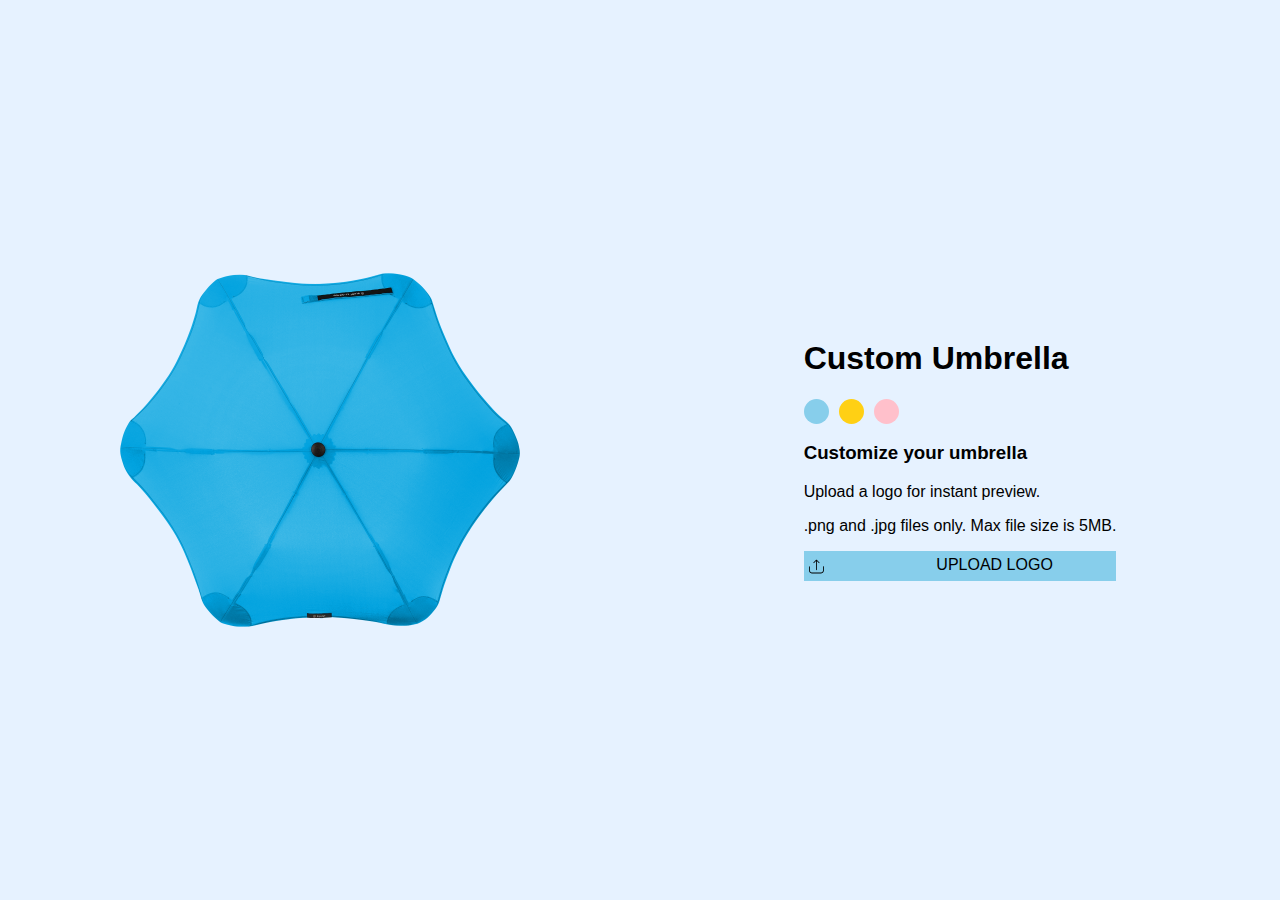
==== index.html @ da10d333 "First commit" ====
<!DOCTYPE html>
<html lang="en">
<head>
    <meta charset="UTF-8">
    <meta name="viewport" content="width=device-width, initial-scale=1.0">
    <link rel="stylesheet" href="styles/index.css" type="text/css">
    <title>Customize umbrella</title>
</head>
<body>
    <div class="main-component">
        
        <div class="umbrella-component">
            <div class="umbrella-preview">
                <img src="images/Blue_umbrella.png" alt="images/Blue umbrella.png" style="display: block;" >
            </div>
            <!-- <img src="images/loader_icon.svg" class="loading-spinner" id="loadingSpinner" alt="Loading..."> -->
            <svg class="loading-spinner" id="loadingSpinner" aria-hidden="true" focusable="false" role="presentation" viewBox="0 0 28.3 31.2" width="28.3" height="31.2" version="1.1" xmlns="http://www.w3.org/2000/svg"><path d="M25.1 23.6c-.3.1-.6.2-1 .2-.6.1-1.3 0-2.1.1s-1.7.3-2.6.8c-.8.5-1.4 1.1-1.9 1.6-.7.9-1.1 1.7-1.5 2.2-.2.3-.4.4-.7.6-.2.1-.4.2-.8.2v-13L26 22.9c-.3.3-.6.5-.9.7m-11.3 5.9c-.5-.1-.8-.2-1-.4-.2-.2-.5-.4-.7-.7-.3-.5-.7-1.1-1.2-1.7-.5-.7-1.1-1.3-2.1-1.9-.8-.5-1.6-.7-2.3-.8-1.1-.2-2-.1-2.7-.2l-.9-.3c-.2-.1-.4-.3-.6-.6l11.4-6.6v13.2zM1.7 21.3c0-.3.1-.6.2-1 .2-.5.6-1.1.9-1.9.3-.8.6-1.7.6-2.8v-.1c0-1.5-.6-2.6-1-3.5l-.6-1.2c-.1-.4-.2-.7-.2-1 0-.3.1-.6.2-1l11.4 6.6-11.3 6.8c-.1-.4-.2-.7-.2-.9M3.2 7.6c.3-.1.6-.2 1-.2.6-.1 1.3 0 2.1-.1.7-.2 1.6-.4 2.5-.9.8-.5 1.4-1.1 1.9-1.6.7-.9 1.1-1.7 1.5-2.2.2-.3.4-.4.7-.6.2-.1.5-.2.8-.2V15L2.3 8.3c.3-.4.6-.6.9-.7m11.3-5.9c.5 0 .8.2 1 .4.2.2.5.4.7.7.3.5.7 1.1 1.2 1.7.5.7 1.1 1.3 2.1 1.9.8.5 1.6.7 2.4.8 1.1.1 2 .1 2.7.2l.9.3c.2.1.4.3.6.6l-11.4 6.6V1.7zm12.1 8.2c0 .3-.1.6-.2 1-.2.5-.6 1.1-.9 1.9-.3.8-.6 1.7-.6 2.8v.2c0 1.5.5 2.6 1 3.5l.6 1.2c.1.4.2.7.2 1 0 .3-.1.6-.2.9l-11.4-6.6L26.3 9c.2.4.3.7.3.9m.4 7.8c-.3-.6-.5-1.3-.5-2v-.1c0-1 .4-1.8.8-2.7.2-.4.5-.8.6-1.3.2-.5.3-1 .3-1.6 0-.7-.2-1.4-.6-2.1-.5-.8-1.1-1.4-1.8-1.7-.5-.2-1-.3-1.5-.4-.7-.1-1.4-.1-2.1-.1-.7-.1-1.3-.2-1.9-.6-.6-.3-1-.7-1.4-1.2-.5-.9-.9-1.7-1.6-2.5-.3-.4-.7-.8-1.3-1-.5-.3-1.1-.4-1.9-.4-1 0-1.8.2-2.4.7-.5.3-.8.7-1.1 1.1-.4.6-.7 1.2-1.1 1.7-.4.5-.8 1-1.5 1.4-.6.4-1.2.5-1.8.6-.9.1-1.8 0-2.8.2-.5.1-1 .3-1.5.7-.5.3-.9.8-1.3 1.4C.2 8.5 0 9.3 0 10c0 .6.1 1.1.3 1.6.3.7.7 1.3 1 2 .3.6.5 1.3.5 2.1v.1c0 1.1-.4 1.8-.8 2.7-.2.4-.5.8-.6 1.3-.2.5-.3 1-.3 1.6 0 .7.2 1.4.6 2.1.5.8 1.1 1.4 1.8 1.7.5.2 1 .3 1.5.4.7.1 1.4.1 2.1.1.7.1 1.3.2 2 .6.6.3 1 .7 1.4 1.2.5.7.9 1.5 1.6 2.3.3.4.7.7 1.3 1 .5.3 1.2.4 1.9.4 1 0 1.8-.3 2.4-.7.5-.3.8-.7 1.1-1.1.4-.6.8-1.2 1.2-1.7.4-.5.8-1 1.5-1.4.6-.3 1.1-.5 1.7-.6.9-.1 1.8 0 2.8-.2.5-.1 1-.3 1.5-.6s.9-.8 1.3-1.4c.4-.7.6-1.5.6-2.1 0-.6-.1-1.1-.3-1.6-.5-.9-.8-1.5-1.1-2.1"></path></svg>
            <div class="logo-preview">
                <img id="previewImage"  alt="" style="display: none;">
            </div>
        </div>
        
        <div class="custom-action-component"> 
            <div class="custom-actions">
                <h1>Custom Umbrella</h1>
                <div class="color-pallettes">
                    <div class="color-option color-blue" title="Blue" bg-color="#E6F2FF"></div>
                    <div class="color-option color-yellow" title="Yellow" bg-color="#FFFAC8"></div>
                    <div class="color-option color-pink" title="Pink" bg-color="#FFEEF2"></div>
                </div>
                <h3>Customize your umbrella</h3>
                <p>Upload a logo for instant preview.<p>
                <p>.png and .jpg files only. Max file size is 5MB.</p>
                <div class="upload-action">  
                    <label title="Upload Icon" class="button-color-option color-blue">
                        <div>
                            <img class="uploadicon" src="images/upload_icon.svg" alt="">
                            <svg class="loading-spinner2" style="display:none;" id="loadingSpinner2" aria-hidden="true" focusable="false" role="presentation" viewBox="0 0 28.3 31.2" width="28.3" height="31.2" version="1.1" xmlns="http://www.w3.org/2000/svg"><path d="M25.1 23.6c-.3.1-.6.2-1 .2-.6.1-1.3 0-2.1.1s-1.7.3-2.6.8c-.8.5-1.4 1.1-1.9 1.6-.7.9-1.1 1.7-1.5 2.2-.2.3-.4.4-.7.6-.2.1-.4.2-.8.2v-13L26 22.9c-.3.3-.6.5-.9.7m-11.3 5.9c-.5-.1-.8-.2-1-.4-.2-.2-.5-.4-.7-.7-.3-.5-.7-1.1-1.2-1.7-.5-.7-1.1-1.3-2.1-1.9-.8-.5-1.6-.7-2.3-.8-1.1-.2-2-.1-2.7-.2l-.9-.3c-.2-.1-.4-.3-.6-.6l11.4-6.6v13.2zM1.7 21.3c0-.3.1-.6.2-1 .2-.5.6-1.1.9-1.9.3-.8.6-1.7.6-2.8v-.1c0-1.5-.6-2.6-1-3.5l-.6-1.2c-.1-.4-.2-.7-.2-1 0-.3.1-.6.2-1l11.4 6.6-11.3 6.8c-.1-.4-.2-.7-.2-.9M3.2 7.6c.3-.1.6-.2 1-.2.6-.1 1.3 0 2.1-.1.7-.2 1.6-.4 2.5-.9.8-.5 1.4-1.1 1.9-1.6.7-.9 1.1-1.7 1.5-2.2.2-.3.4-.4.7-.6.2-.1.5-.2.8-.2V15L2.3 8.3c.3-.4.6-.6.9-.7m11.3-5.9c.5 0 .8.2 1 .4.2.2.5.4.7.7.3.5.7 1.1 1.2 1.7.5.7 1.1 1.3 2.1 1.9.8.5 1.6.7 2.4.8 1.1.1 2 .1 2.7.2l.9.3c.2.1.4.3.6.6l-11.4 6.6V1.7zm12.1 8.2c0 .3-.1.6-.2 1-.2.5-.6 1.1-.9 1.9-.3.8-.6 1.7-.6 2.8v.2c0 1.5.5 2.6 1 3.5l.6 1.2c.1.4.2.7.2 1 0 .3-.1.6-.2.9l-11.4-6.6L26.3 9c.2.4.3.7.3.9m.4 7.8c-.3-.6-.5-1.3-.5-2v-.1c0-1 .4-1.8.8-2.7.2-.4.5-.8.6-1.3.2-.5.3-1 .3-1.6 0-.7-.2-1.4-.6-2.1-.5-.8-1.1-1.4-1.8-1.7-.5-.2-1-.3-1.5-.4-.7-.1-1.4-.1-2.1-.1-.7-.1-1.3-.2-1.9-.6-.6-.3-1-.7-1.4-1.2-.5-.9-.9-1.7-1.6-2.5-.3-.4-.7-.8-1.3-1-.5-.3-1.1-.4-1.9-.4-1 0-1.8.2-2.4.7-.5.3-.8.7-1.1 1.1-.4.6-.7 1.2-1.1 1.7-.4.5-.8 1-1.5 1.4-.6.4-1.2.5-1.8.6-.9.1-1.8 0-2.8.2-.5.1-1 .3-1.5.7-.5.3-.9.8-1.3 1.4C.2 8.5 0 9.3 0 10c0 .6.1 1.1.3 1.6.3.7.7 1.3 1 2 .3.6.5 1.3.5 2.1v.1c0 1.1-.4 1.8-.8 2.7-.2.4-.5.8-.6 1.3-.2.5-.3 1-.3 1.6 0 .7.2 1.4.6 2.1.5.8 1.1 1.4 1.8 1.7.5.2 1 .3 1.5.4.7.1 1.4.1 2.1.1.7.1 1.3.2 2 .6.6.3 1 .7 1.4 1.2.5.7.9 1.5 1.6 2.3.3.4.7.7 1.3 1 .5.3 1.2.4 1.9.4 1 0 1.8-.3 2.4-.7.5-.3.8-.7 1.1-1.1.4-.6.8-1.2 1.2-1.7.4-.5.8-1 1.5-1.4.6-.3 1.1-.5 1.7-.6.9-.1 1.8 0 2.8-.2.5-.1 1-.3 1.5-.6s.9-.8 1.3-1.4c.4-.7.6-1.5.6-2.1 0-.6-.1-1.1-.3-1.6-.5-.9-.8-1.5-1.1-2.1"></path></svg>
                        </div>
                        <div class="upload">UPLOAD LOGO</div>   
                    </label>
                </div>
                <input type="file" id="fileInput" accept="image/png, image/jpeg" style="display: none;">
            </div>

        </div>
        
    </div>
    <script src="index.js"></script>
</body>
</html>
---- styles/index.css ----
body {
    font-family: sans-serif;
    background-color: #E6F2FF;
    margin: 0;
    padding: 0;
    
}
.main-component{
   display: flex;
   position: relative;
   justify-content: space-between;
   align-items: center;

}
.umbrella-component{
    display: flex;
    justify-content: center;
    align-items: center; 
    height: 100vh;
    width: 100vh;
    position: relative;
    
}

.logo-preview {
    position: absolute;
    top: 60%;
    left: 45%;
}


.umbrella-preview{
    z-index: 0;
}
.logo-preview{
    z-index: 1;
}

img {
    width: 400px;
    height: auto;
}

#previewImage{
    width: 50px;
    height: 50px;
}

/* .umbrella-component {
    position: relative;
}
img {
    position: absolute;
    top: 0;
    left: 0;
    width: 400px;
    height: auto;
    z-index: 1;
}
#previewImage {
    position: absolute;
    width: 50px;
    height: 50px;
    top: 250px; 
    left: 180px;
    z-index: 2; 
} */

.custom-action-component{
    display: flex;
    justify-content: center;
    align-items: center;
    height: 100vh;
    width: 100vh;
}

.color-pallettes {
    display: flex;
    gap: 10px; 
}
/* .color-option {
    width: 25px;
    height: 25px;
    border-radius: 50%;
    cursor: pointer;
    transition: transform 0.2s;
}
.color-option:hover {
    transform: scale(1.1);
} */

.color-option {
    width: 25px;
    height: 25px;
    border-radius: 50%;
    cursor: pointer;
    position: relative;
    overflow: visible;
    transition: transform 0.1s;
}
.color-option::before {
    content: '';
    position: absolute;
    top: 50%;
    left: 50%;
    width: 150%;
    height: 150%;
    background: rgba(255, 255, 255, 0.5);
    border-radius: 50%;
    transform: translate(-50%, -50%) scale(0);
    transition: transform 0.3s ease-out;
}
.color-option:hover::before {
    transform: translate(-50%, -50%) scale(1);
}

.color-blue { background-color: skyblue; }
.color-yellow { background-color: #ffd014; }
.color-pink { background-color: pink; }

.upload-action {
   display: flex;
   margin-top: 10px;
   color: black;
}

.button-color-option {
    display: flex;
    width: 100%;
    height: 30px;
    justify-content: space-between;
    align-items: center;
    transition: background-color 0.3s, transform 0.3s;
}
.button-color-option:hover {
    background-color: gray;
    transition: transform 0.1s;  
    /* transform: scale(0.9); */
 }
.uploadicon {
    width: 15px;
    height: 15px;
    margin-top: 5px;
    margin-left: 5px;
    color:white;
}

.upload {
    width: 180px;
    height: 20px;  
    
}

.loading-spinner {
    display: none; /* Hide the spinner initially */
    width: 70px;
    height: 70px;
    /* border: 5px solid lightgray;
    border-top: 5px solid blue;
    border-radius: 50%; */
    
    animation: spin 5s linear infinite;
}
@keyframes spin {
    0% { transform: rotate(0deg);fill : var(--svg-color, skyblue); }
    45% { transform: rotate(360deg); fil :var(--svg-color, skyblue); }
    55% { transform: rotate(360deg); fill : var(--svg-color, skyblue);}
    100% { transform: rotate(720deg); fill : var(--svg-color, skyblue);}
}

.loading-spinner2 {
    display: none; /* Hide the spinner initially */
    width: 15px;
    height: 15px;
    /* border: 5px solid lightgray;
    border-top: 5px solid blue;
    border-radius: 50%; */
    
    animation: spin2 5s linear infinite;
}
@keyframes spin2 {
    0% { transform: rotate(0deg);fill : var(--svg-color, white); }
    45% { transform: rotate(360deg); fil :var(--svg-color, white); }
    55% { transform: rotate(360deg); fill : var(--svg-color, white);}
    100% { transform: rotate(720deg); fill : var(--svg-color, white);}
}
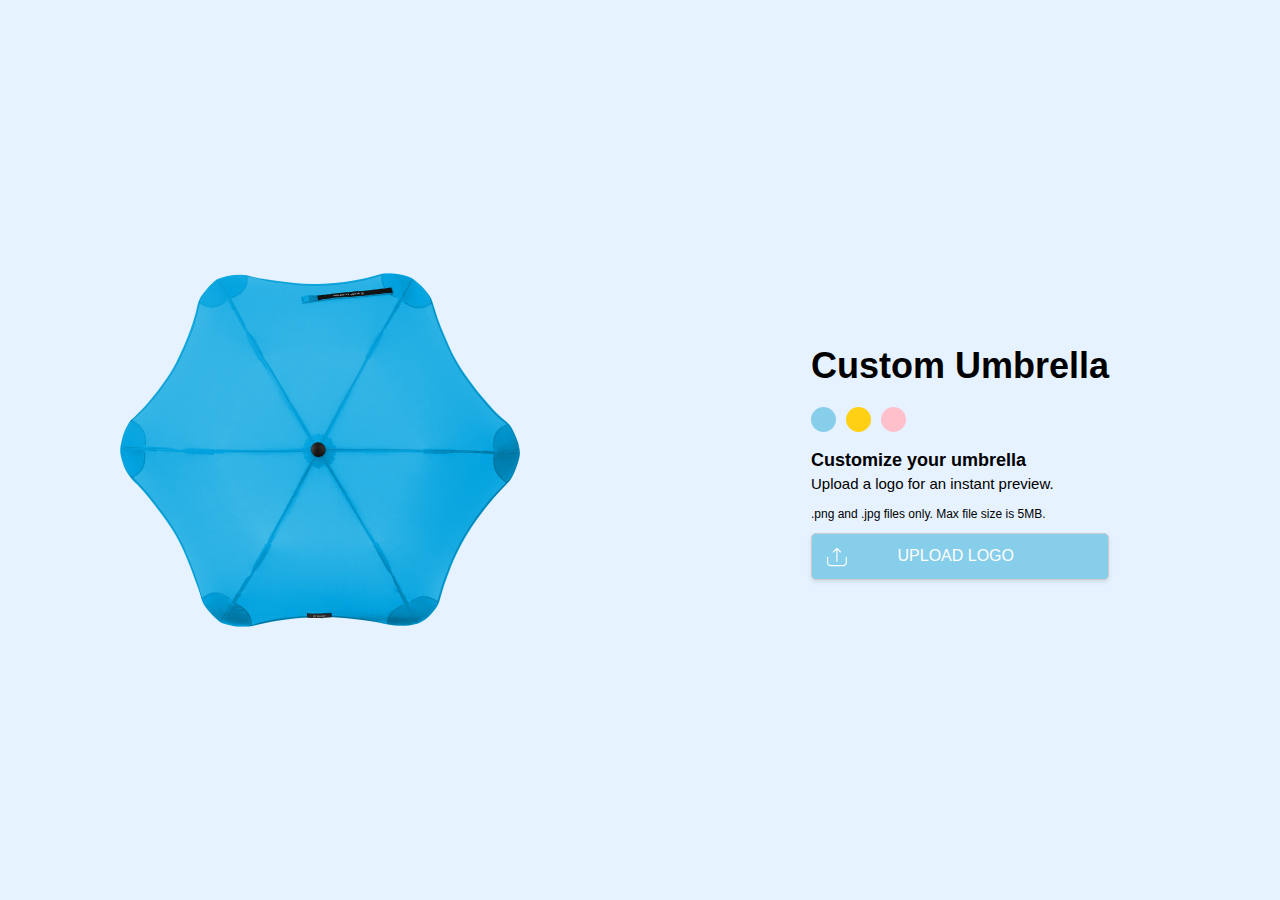
==== commit fa967dbc: "final commit" ====
--- a/index.html
+++ b/index.html
@@ -16,31 +16,42 @@
             <!-- <img src="images/loader_icon.svg" class="loading-spinner" id="loadingSpinner" alt="Loading..."> -->
             <svg class="loading-spinner" id="loadingSpinner" aria-hidden="true" focusable="false" role="presentation" viewBox="0 0 28.3 31.2" width="28.3" height="31.2" version="1.1" xmlns="http://www.w3.org/2000/svg"><path d="M25.1 23.6c-.3.1-.6.2-1 .2-.6.1-1.3 0-2.1.1s-1.7.3-2.6.8c-.8.5-1.4 1.1-1.9 1.6-.7.9-1.1 1.7-1.5 2.2-.2.3-.4.4-.7.6-.2.1-.4.2-.8.2v-13L26 22.9c-.3.3-.6.5-.9.7m-11.3 5.9c-.5-.1-.8-.2-1-.4-.2-.2-.5-.4-.7-.7-.3-.5-.7-1.1-1.2-1.7-.5-.7-1.1-1.3-2.1-1.9-.8-.5-1.6-.7-2.3-.8-1.1-.2-2-.1-2.7-.2l-.9-.3c-.2-.1-.4-.3-.6-.6l11.4-6.6v13.2zM1.7 21.3c0-.3.1-.6.2-1 .2-.5.6-1.1.9-1.9.3-.8.6-1.7.6-2.8v-.1c0-1.5-.6-2.6-1-3.5l-.6-1.2c-.1-.4-.2-.7-.2-1 0-.3.1-.6.2-1l11.4 6.6-11.3 6.8c-.1-.4-.2-.7-.2-.9M3.2 7.6c.3-.1.6-.2 1-.2.6-.1 1.3 0 2.1-.1.7-.2 1.6-.4 2.5-.9.8-.5 1.4-1.1 1.9-1.6.7-.9 1.1-1.7 1.5-2.2.2-.3.4-.4.7-.6.2-.1.5-.2.8-.2V15L2.3 8.3c.3-.4.6-.6.9-.7m11.3-5.9c.5 0 .8.2 1 .4.2.2.5.4.7.7.3.5.7 1.1 1.2 1.7.5.7 1.1 1.3 2.1 1.9.8.5 1.6.7 2.4.8 1.1.1 2 .1 2.7.2l.9.3c.2.1.4.3.6.6l-11.4 6.6V1.7zm12.1 8.2c0 .3-.1.6-.2 1-.2.5-.6 1.1-.9 1.9-.3.8-.6 1.7-.6 2.8v.2c0 1.5.5 2.6 1 3.5l.6 1.2c.1.4.2.7.2 1 0 .3-.1.6-.2.9l-11.4-6.6L26.3 9c.2.4.3.7.3.9m.4 7.8c-.3-.6-.5-1.3-.5-2v-.1c0-1 .4-1.8.8-2.7.2-.4.5-.8.6-1.3.2-.5.3-1 .3-1.6 0-.7-.2-1.4-.6-2.1-.5-.8-1.1-1.4-1.8-1.7-.5-.2-1-.3-1.5-.4-.7-.1-1.4-.1-2.1-.1-.7-.1-1.3-.2-1.9-.6-.6-.3-1-.7-1.4-1.2-.5-.9-.9-1.7-1.6-2.5-.3-.4-.7-.8-1.3-1-.5-.3-1.1-.4-1.9-.4-1 0-1.8.2-2.4.7-.5.3-.8.7-1.1 1.1-.4.6-.7 1.2-1.1 1.7-.4.5-.8 1-1.5 1.4-.6.4-1.2.5-1.8.6-.9.1-1.8 0-2.8.2-.5.1-1 .3-1.5.7-.5.3-.9.8-1.3 1.4C.2 8.5 0 9.3 0 10c0 .6.1 1.1.3 1.6.3.7.7 1.3 1 2 .3.6.5 1.3.5 2.1v.1c0 1.1-.4 1.8-.8 2.7-.2.4-.5.8-.6 1.3-.2.5-.3 1-.3 1.6 0 .7.2 1.4.6 2.1.5.8 1.1 1.4 1.8 1.7.5.2 1 .3 1.5.4.7.1 1.4.1 2.1.1.7.1 1.3.2 2 .6.6.3 1 .7 1.4 1.2.5.7.9 1.5 1.6 2.3.3.4.7.7 1.3 1 .5.3 1.2.4 1.9.4 1 0 1.8-.3 2.4-.7.5-.3.8-.7 1.1-1.1.4-.6.8-1.2 1.2-1.7.4-.5.8-1 1.5-1.4.6-.3 1.1-.5 1.7-.6.9-.1 1.8 0 2.8-.2.5-.1 1-.3 1.5-.6s.9-.8 1.3-1.4c.4-.7.6-1.5.6-2.1 0-.6-.1-1.1-.3-1.6-.5-.9-.8-1.5-1.1-2.1"></path></svg>
             <div class="logo-preview">
-                <img id="previewImage"  alt="" style="display: none;">
+                <img id="previewImage" title="" alt="" style="display: none;">
             </div>
         </div>
         
         <div class="custom-action-component"> 
             <div class="custom-actions">
                 <h1>Custom Umbrella</h1>
-                <div class="color-pallettes">
+                <div class="color-pallettes" id="colorOptionsContainer">
                     <div class="color-option color-blue" title="Blue" bg-color="#E6F2FF"></div>
                     <div class="color-option color-yellow" title="Yellow" bg-color="#FFFAC8"></div>
                     <div class="color-option color-pink" title="Pink" bg-color="#FFEEF2"></div>
                 </div>
-                <h3>Customize your umbrella</h3>
-                <p>Upload a logo for instant preview.<p>
-                <p>.png and .jpg files only. Max file size is 5MB.</p>
-                <div class="upload-action">  
-                    <label title="Upload Icon" class="button-color-option color-blue">
-                        <div>
-                            <img class="uploadicon" src="images/upload_icon.svg" alt="">
-                            <svg class="loading-spinner2" style="display:none;" id="loadingSpinner2" aria-hidden="true" focusable="false" role="presentation" viewBox="0 0 28.3 31.2" width="28.3" height="31.2" version="1.1" xmlns="http://www.w3.org/2000/svg"><path d="M25.1 23.6c-.3.1-.6.2-1 .2-.6.1-1.3 0-2.1.1s-1.7.3-2.6.8c-.8.5-1.4 1.1-1.9 1.6-.7.9-1.1 1.7-1.5 2.2-.2.3-.4.4-.7.6-.2.1-.4.2-.8.2v-13L26 22.9c-.3.3-.6.5-.9.7m-11.3 5.9c-.5-.1-.8-.2-1-.4-.2-.2-.5-.4-.7-.7-.3-.5-.7-1.1-1.2-1.7-.5-.7-1.1-1.3-2.1-1.9-.8-.5-1.6-.7-2.3-.8-1.1-.2-2-.1-2.7-.2l-.9-.3c-.2-.1-.4-.3-.6-.6l11.4-6.6v13.2zM1.7 21.3c0-.3.1-.6.2-1 .2-.5.6-1.1.9-1.9.3-.8.6-1.7.6-2.8v-.1c0-1.5-.6-2.6-1-3.5l-.6-1.2c-.1-.4-.2-.7-.2-1 0-.3.1-.6.2-1l11.4 6.6-11.3 6.8c-.1-.4-.2-.7-.2-.9M3.2 7.6c.3-.1.6-.2 1-.2.6-.1 1.3 0 2.1-.1.7-.2 1.6-.4 2.5-.9.8-.5 1.4-1.1 1.9-1.6.7-.9 1.1-1.7 1.5-2.2.2-.3.4-.4.7-.6.2-.1.5-.2.8-.2V15L2.3 8.3c.3-.4.6-.6.9-.7m11.3-5.9c.5 0 .8.2 1 .4.2.2.5.4.7.7.3.5.7 1.1 1.2 1.7.5.7 1.1 1.3 2.1 1.9.8.5 1.6.7 2.4.8 1.1.1 2 .1 2.7.2l.9.3c.2.1.4.3.6.6l-11.4 6.6V1.7zm12.1 8.2c0 .3-.1.6-.2 1-.2.5-.6 1.1-.9 1.9-.3.8-.6 1.7-.6 2.8v.2c0 1.5.5 2.6 1 3.5l.6 1.2c.1.4.2.7.2 1 0 .3-.1.6-.2.9l-11.4-6.6L26.3 9c.2.4.3.7.3.9m.4 7.8c-.3-.6-.5-1.3-.5-2v-.1c0-1 .4-1.8.8-2.7.2-.4.5-.8.6-1.3.2-.5.3-1 .3-1.6 0-.7-.2-1.4-.6-2.1-.5-.8-1.1-1.4-1.8-1.7-.5-.2-1-.3-1.5-.4-.7-.1-1.4-.1-2.1-.1-.7-.1-1.3-.2-1.9-.6-.6-.3-1-.7-1.4-1.2-.5-.9-.9-1.7-1.6-2.5-.3-.4-.7-.8-1.3-1-.5-.3-1.1-.4-1.9-.4-1 0-1.8.2-2.4.7-.5.3-.8.7-1.1 1.1-.4.6-.7 1.2-1.1 1.7-.4.5-.8 1-1.5 1.4-.6.4-1.2.5-1.8.6-.9.1-1.8 0-2.8.2-.5.1-1 .3-1.5.7-.5.3-.9.8-1.3 1.4C.2 8.5 0 9.3 0 10c0 .6.1 1.1.3 1.6.3.7.7 1.3 1 2 .3.6.5 1.3.5 2.1v.1c0 1.1-.4 1.8-.8 2.7-.2.4-.5.8-.6 1.3-.2.5-.3 1-.3 1.6 0 .7.2 1.4.6 2.1.5.8 1.1 1.4 1.8 1.7.5.2 1 .3 1.5.4.7.1 1.4.1 2.1.1.7.1 1.3.2 2 .6.6.3 1 .7 1.4 1.2.5.7.9 1.5 1.6 2.3.3.4.7.7 1.3 1 .5.3 1.2.4 1.9.4 1 0 1.8-.3 2.4-.7.5-.3.8-.7 1.1-1.1.4-.6.8-1.2 1.2-1.7.4-.5.8-1 1.5-1.4.6-.3 1.1-.5 1.7-.6.9-.1 1.8 0 2.8-.2.5-.1 1-.3 1.5-.6s.9-.8 1.3-1.4c.4-.7.6-1.5.6-2.1 0-.6-.1-1.1-.3-1.6-.5-.9-.8-1.5-1.1-2.1"></path></svg>
-                        </div>
-                        <div class="upload">UPLOAD LOGO</div>   
-                    </label>
+                
+                    <h3>Customize your umbrella</h3>
+                    <p>Upload a logo for an instant preview.</p>
+                
+                
+                <div id="lower-p">
+                    <p>.png and .jpg files only. Max file size is 5MB.</p>
                 </div>
-                <input type="file" id="fileInput" accept="image/png, image/jpeg" style="display: none;">
+            
+                <div class="upload-action color-blue">
+                    <input type="file" id="fileInput" accept="image/png, image/jpeg" style="display: none;">
+                    <div class="button-color-option" id="uploadIcon">
+                        <!-- <img class="uploadicon" src="images/upload_icon.svg" alt=""> -->
+                        <svg class="uploadicon" aria-hidden="true" focusable="false" role="presentation" viewBox="0 0 24 22" width="24" height="22" xmlns="http://www.w3.org/2000/svg" version="1.1" ><path d="M23.1505 10.7255C22.7712 10.7255 22.4677 11.0277 22.4677 11.4056V17.5919C22.4677 19.2746 21.0919 20.6398 19.4076 20.6398H4.42576C2.73638 20.6398 1.36566 19.2695 1.36566 17.5919V11.3048C1.36566 10.927 1.06218 10.6247 0.682831 10.6247C0.30348 10.6247 0 10.927 0 11.3048V17.5919C0 20.0252 1.9878 22 4.42576 22H19.4076C21.8506 22 23.8333 20.0202 23.8333 17.5919V11.4056C23.8333 11.0328 23.5299 10.7255 23.1505 10.7255Z"></path><path d="M8.05759 5.48615L11.234 2.32242V16.1209C11.234 16.4987 11.5375 16.801 11.9168 16.801C12.2962 16.801 12.5997 16.4987 12.5997 16.1209V2.32242L15.7761 5.48615C15.9076 5.61713 16.0846 5.68766 16.2566 5.68766C16.4336 5.68766 16.6056 5.62217 16.7371 5.48615C17.0052 5.21914 17.0052 4.79093 16.7371 4.52393L12.3974 0.201511C12.2709 0.0755667 12.0939 0 11.9168 0C11.7348 0 11.5628 0.070529 11.4363 0.201511L7.09656 4.52393C6.82849 4.79093 6.82849 5.21914 7.09656 5.48615C7.35958 5.74811 7.79457 5.74811 8.05759 5.48615Z"></path></svg>
+                        <svg class="loading-spinner2" style="display:none;" id="loadingSpinner2" aria-hidden="true" focusable="false" role="presentation" viewBox="0 0 28.3 31.2" width="28.3" height="31.2" version="1.1" xmlns="http://www.w3.org/2000/svg"><path d="M25.1 23.6c-.3.1-.6.2-1 .2-.6.1-1.3 0-2.1.1s-1.7.3-2.6.8c-.8.5-1.4 1.1-1.9 1.6-.7.9-1.1 1.7-1.5 2.2-.2.3-.4.4-.7.6-.2.1-.4.2-.8.2v-13L26 22.9c-.3.3-.6.5-.9.7m-11.3 5.9c-.5-.1-.8-.2-1-.4-.2-.2-.5-.4-.7-.7-.3-.5-.7-1.1-1.2-1.7-.5-.7-1.1-1.3-2.1-1.9-.8-.5-1.6-.7-2.3-.8-1.1-.2-2-.1-2.7-.2l-.9-.3c-.2-.1-.4-.3-.6-.6l11.4-6.6v13.2zM1.7 21.3c0-.3.1-.6.2-1 .2-.5.6-1.1.9-1.9.3-.8.6-1.7.6-2.8v-.1c0-1.5-.6-2.6-1-3.5l-.6-1.2c-.1-.4-.2-.7-.2-1 0-.3.1-.6.2-1l11.4 6.6-11.3 6.8c-.1-.4-.2-.7-.2-.9M3.2 7.6c.3-.1.6-.2 1-.2.6-.1 1.3 0 2.1-.1.7-.2 1.6-.4 2.5-.9.8-.5 1.4-1.1 1.9-1.6.7-.9 1.1-1.7 1.5-2.2.2-.3.4-.4.7-.6.2-.1.5-.2.8-.2V15L2.3 8.3c.3-.4.6-.6.9-.7m11.3-5.9c.5 0 .8.2 1 .4.2.2.5.4.7.7.3.5.7 1.1 1.2 1.7.5.7 1.1 1.3 2.1 1.9.8.5 1.6.7 2.4.8 1.1.1 2 .1 2.7.2l.9.3c.2.1.4.3.6.6l-11.4 6.6V1.7zm12.1 8.2c0 .3-.1.6-.2 1-.2.5-.6 1.1-.9 1.9-.3.8-.6 1.7-.6 2.8v.2c0 1.5.5 2.6 1 3.5l.6 1.2c.1.4.2.7.2 1 0 .3-.1.6-.2.9l-11.4-6.6L26.3 9c.2.4.3.7.3.9m.4 7.8c-.3-.6-.5-1.3-.5-2v-.1c0-1 .4-1.8.8-2.7.2-.4.5-.8.6-1.3.2-.5.3-1 .3-1.6 0-.7-.2-1.4-.6-2.1-.5-.8-1.1-1.4-1.8-1.7-.5-.2-1-.3-1.5-.4-.7-.1-1.4-.1-2.1-.1-.7-.1-1.3-.2-1.9-.6-.6-.3-1-.7-1.4-1.2-.5-.9-.9-1.7-1.6-2.5-.3-.4-.7-.8-1.3-1-.5-.3-1.1-.4-1.9-.4-1 0-1.8.2-2.4.7-.5.3-.8.7-1.1 1.1-.4.6-.7 1.2-1.1 1.7-.4.5-.8 1-1.5 1.4-.6.4-1.2.5-1.8.6-.9.1-1.8 0-2.8.2-.5.1-1 .3-1.5.7-.5.3-.9.8-1.3 1.4C.2 8.5 0 9.3 0 10c0 .6.1 1.1.3 1.6.3.7.7 1.3 1 2 .3.6.5 1.3.5 2.1v.1c0 1.1-.4 1.8-.8 2.7-.2.4-.5.8-.6 1.3-.2.5-.3 1-.3 1.6 0 .7.2 1.4.6 2.1.5.8 1.1 1.4 1.8 1.7.5.2 1 .3 1.5.4.7.1 1.4.1 2.1.1.7.1 1.3.2 2 .6.6.3 1 .7 1.4 1.2.5.7.9 1.5 1.6 2.3.3.4.7.7 1.3 1 .5.3 1.2.4 1.9.4 1 0 1.8-.3 2.4-.7.5-.3.8-.7 1.1-1.1.4-.6.8-1.2 1.2-1.7.4-.5.8-1 1.5-1.4.6-.3 1.1-.5 1.7-.6.9-.1 1.8 0 2.8-.2.5-.1 1-.3 1.5-.6s.9-.8 1.3-1.4c.4-.7.6-1.5.6-2.1 0-.6-.1-1.1-.3-1.6-.5-.9-.8-1.5-1.1-2.1"></path></svg>
+                    </div>
+                    <div class="file-info" id="fileInfo">
+                        <span id="fileName">UPLOAD LOGO</span>
+                    </div>
+                    <div class="file-remove" id="fileInfo">
+                        <span class="remove-file" hidden id="removeFile">&#10005;</span>
+                    </div>
+                    
+                </div>
             </div>
 
         </div>
--- a/styles/index.css
+++ b/styles/index.css
@@ -1,5 +1,5 @@
 body {
-    font-family: sans-serif;
+    font-family: Arial, sans-serif;
     background-color: #E6F2FF;
     margin: 0;
     padding: 0;
@@ -19,22 +19,36 @@
     height: 100vh;
     width: 100vh;
     position: relative;
-    
-}
-
+}
+
+.custom-actions h1 {
+    font-size: 36px;
+    margin-bottom: 20px;
+}
+.custom-actions h3 {
+    font-size: 18px;
+    /* margin-top: -14px; */
+}
+.custom-actions p {
+    font-size: 15px;
+    margin-top: -14px;
+}
+#lower-p p{
+    font-size: 12px;
+    margin-top: 10px; 
+}
 .logo-preview {
-    position: absolute;
-    top: 60%;
-    left: 45%;
-}
-
-
-.umbrella-preview{
+    position: relative;
+    top: 130px;
+    right: 225px;
+}
+
+/* .umbrella-preview{
     z-index: 0;
 }
 .logo-preview{
     z-index: 1;
-}
+} */
 
 img {
     width: 400px;
@@ -119,30 +133,44 @@
 .color-pink { background-color: pink; }
 
 .upload-action {
-   display: flex;
+   /* display: flex;
    margin-top: 10px;
-   color: black;
-}
+   color: black; */
+    display: flex;
+    justify-content: space-between;
+    align-items: center;
+    border: 1px solid #ccc;
+    padding: 10px;
+    /* background-color: #fff; */
+    border-radius: 5px;
+    box-shadow: 0 2px 4px rgba(0, 0, 0, 0.1);
+    transition: background-color 0.3s, transform 0.3s;
+}
+
+
 
 .button-color-option {
     display: flex;
-    width: 100%;
-    height: 30px;
-    justify-content: space-between;
-    align-items: center;
-    transition: background-color 0.3s, transform 0.3s;
-}
-.button-color-option:hover {
+    position: relative;
+    bottom: 2px;
+    /* right: 70px; */
+    
+}
+/* .upload-action:hover {
     background-color: gray;
     transition: transform 0.1s;  
-    /* transform: scale(0.9); */
- }
+    transform: scale(0.9); 
+ } */
+  .uploadicon:hover{
+    transition: transform 0.1s;  
+    transform: scale(1.5);
+  }
 .uploadicon {
-    width: 15px;
-    height: 15px;
+    width: 20px;
+    height: 20px;
     margin-top: 5px;
     margin-left: 5px;
-    color:white;
+    fill:white;
 }
 
 .upload {
@@ -170,8 +198,8 @@
 
 .loading-spinner2 {
     display: none; /* Hide the spinner initially */
-    width: 15px;
-    height: 15px;
+    width: 20px;
+    height: 20px;
     /* border: 5px solid lightgray;
     border-top: 5px solid blue;
     border-radius: 50%; */
@@ -183,4 +211,45 @@
     45% { transform: rotate(360deg); fil :var(--svg-color, white); }
     55% { transform: rotate(360deg); fill : var(--svg-color, white);}
     100% { transform: rotate(720deg); fill : var(--svg-color, white);}
+}
+
+.file-info {
+    display: flex;
+    align-items: center;
+    width: 150px;
+}
+.file-remove {
+    display: flex;
+    position: relative;
+    /* left: 60px; */
+    bottom: 1px;
+    align-items: center;
+}
+
+#fileName {
+    display: block;
+    /* max-width: 80%; */
+    flex-grow: 1;
+    margin-right: 10px;
+    color: white;
+    white-space: nowrap;
+    overflow: hidden;
+    text-overflow: ellipsis;
+    width: calc(324px - 80px);
+    
+}
+
+.remove-file {
+    cursor: pointer;
+    color: white;
+    font-size: 18px;
+}
+
+@keyframes expandCompress {
+    0% { transform: scale(0); }
+    50% { transform: scale(1.2); }
+    100% { transform: scale(1); }
+}
+.expand-compress {
+    animation: expandCompress 1s ease-in-out;
 }